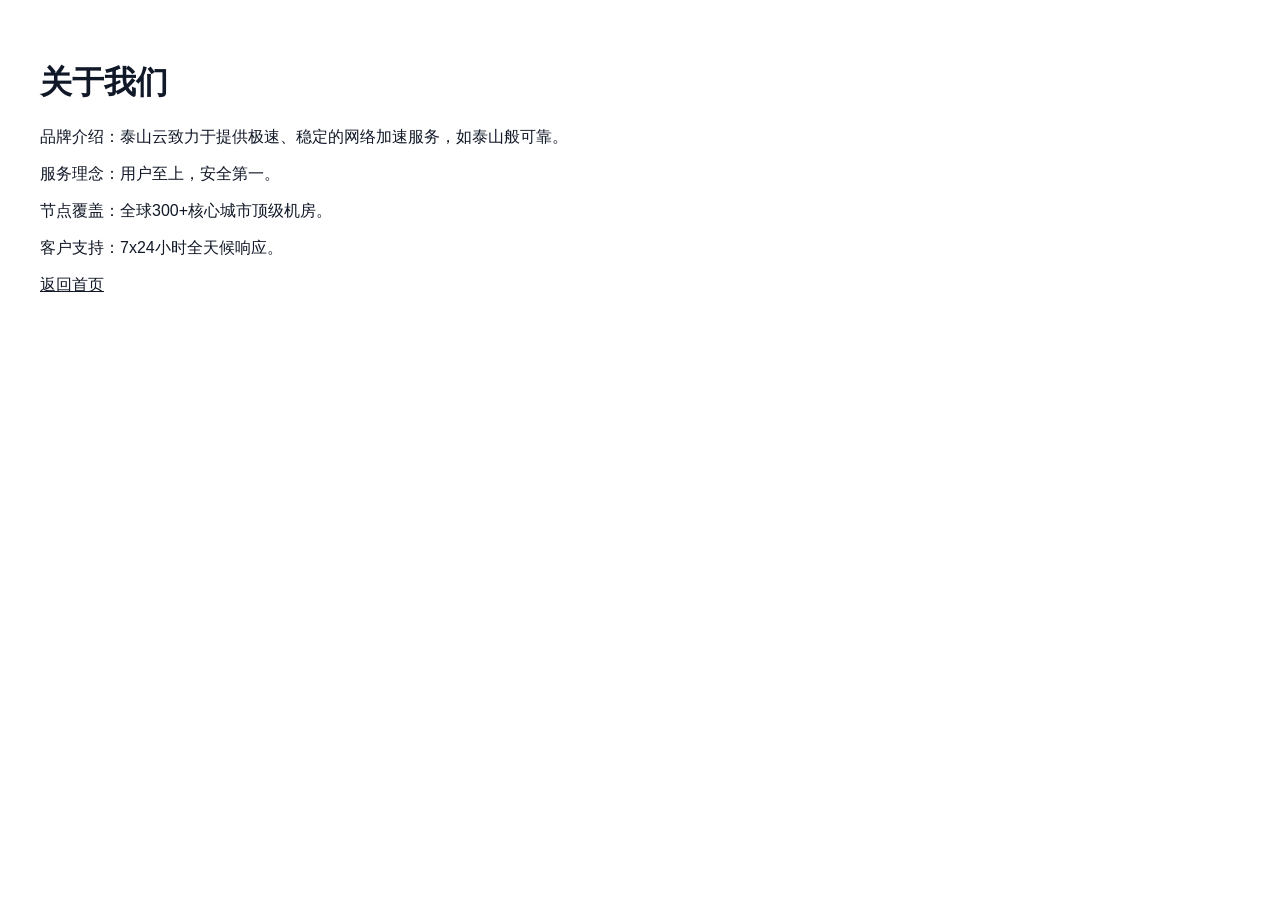
==== about.html @ 9de1eb34 "Initial commit: SEO optimized website" ====
<!DOCTYPE html><html lang="zh-CN"><head><meta charset="UTF-8"><meta name="viewport" content="width=device-width, initial-scale=1.0"><title>关于我们 - 泰山云</title><style>body{font-family:sans-serif;padding:2rem;color:#111827;background:#ffffff}</style></head><body><h1>关于我们</h1><p>品牌介绍：泰山云致力于提供极速、稳定的网络加速服务，如泰山般可靠。</p><p>服务理念：用户至上，安全第一。</p><p>节点覆盖：全球300+核心城市顶级机房。</p><p>客户支持：7x24小时全天候响应。</p><a href="index.html" style="color:#111827">返回首页</a></body></html>
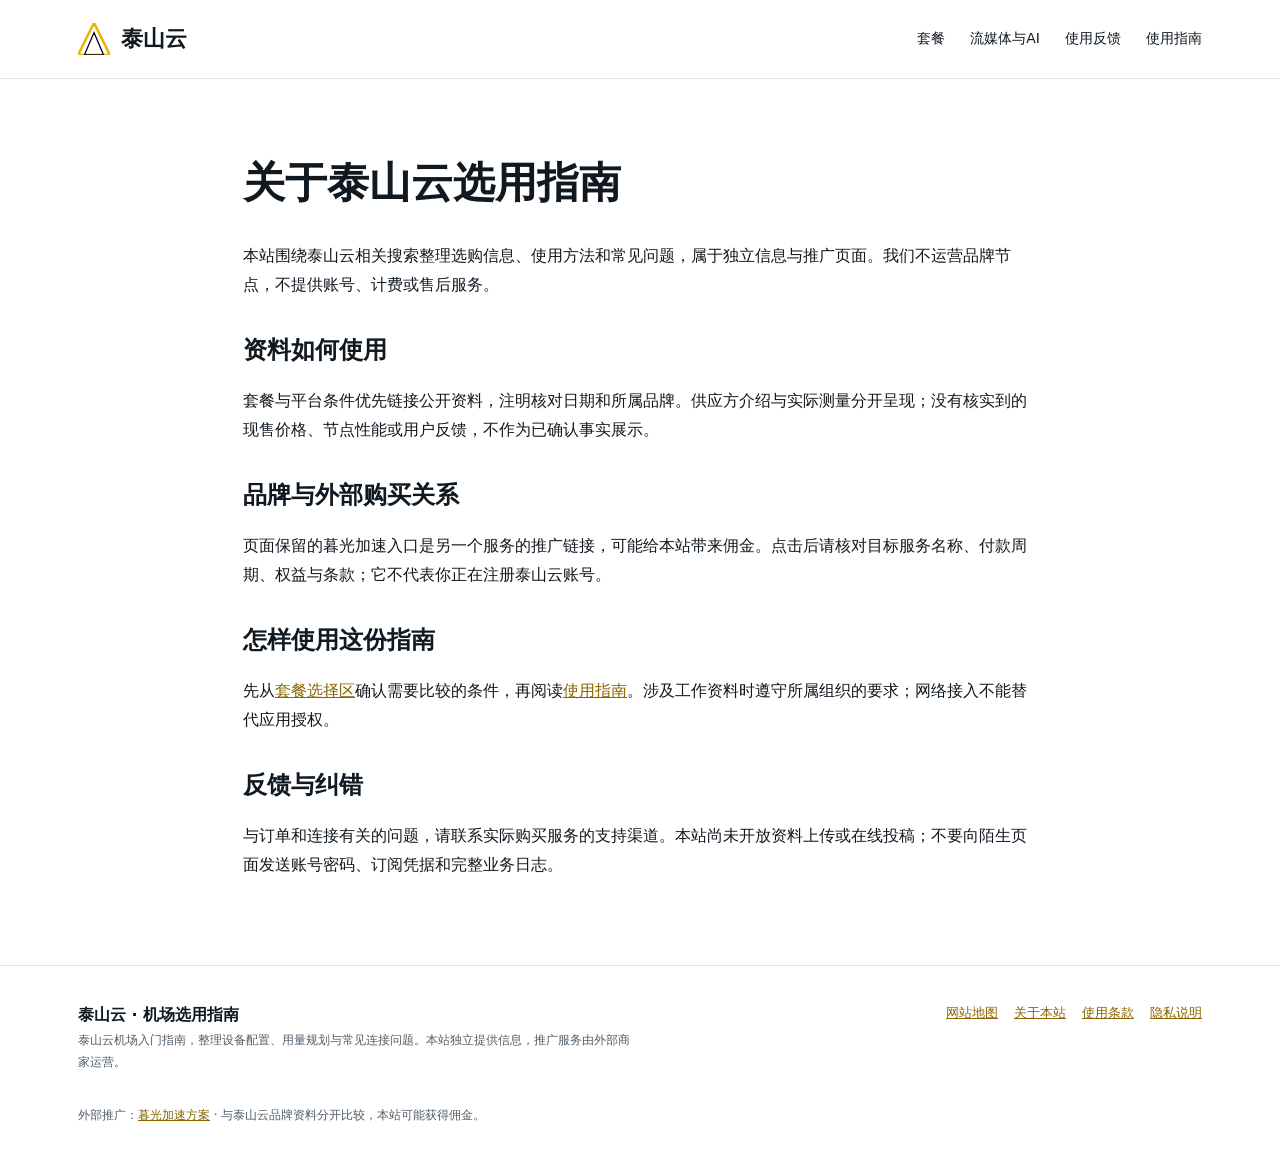
==== commit 6e065bd4: "Improve original brand guides, plan selection and crawl metadata" ====
--- a/about.html
+++ b/about.html
@@ -1 +1,3 @@
-<!DOCTYPE html><html lang="zh-CN"><head><meta charset="UTF-8"><meta name="viewport" content="width=device-width, initial-scale=1.0"><title>关于我们 - 泰山云</title><style>body{font-family:sans-serif;padding:2rem;color:#111827;background:#ffffff}</style></head><body><h1>关于我们</h1><p>品牌介绍：泰山云致力于提供极速、稳定的网络加速服务，如泰山般可靠。</p><p>服务理念：用户至上，安全第一。</p><p>节点覆盖：全球300+核心城市顶级机房。</p><p>客户支持：7x24小时全天候响应。</p><a href="index.html" style="color:#111827">返回首页</a></body></html>+<!DOCTYPE html>
+
+<html lang="zh-CN"><head><meta charset="utf-8"/><meta content="width=device-width,initial-scale=1" name="viewport"/><title>关于泰山云选用指南</title><link href="style.css" rel="stylesheet"/><meta content="了解本站资料来源、独立推广性质与外部购买关系。" name="description"/><link href="https://taishancloud.sbs/about.html" rel="canonical"/><meta content="关于泰山云选用指南" property="og:title"/><meta content="了解本站资料来源、独立推广性质与外部购买关系。" property="og:description"/><meta content="https://taishancloud.sbs/about.html" property="og:url"/><meta content="website" property="og:type"/><meta content="泰山云选用指南" property="og:site_name"/><meta content="summary" name="twitter:card"/><link href="editorial.css" rel="stylesheet"/><script type="application/ld+json">{"@context": "https://schema.org", "@type": "WebPage", "name": "关于泰山云选用指南", "url": "https://taishancloud.sbs/about.html", "inLanguage": "zh-CN", "description": "了解本站资料来源、独立推广性质与外部购买关系。"}</script></head><body class="mountain"><header class="site-nav"><div class="shell nav-inner"><a class="wordmark" href="index.html"><svg aria-hidden="true" height="32" role="img" viewbox="0 0 100 100" width="32"><path d="M50 0L100 100H0L50 0Z" fill="none" stroke="#eab308" stroke-width="8"></path><path d="M50 30L80 100H20L50 30Z" fill="none" stroke="#000" stroke-width="4"></path></svg><span>泰山云</span></a><nav aria-label="主导航" class="site-links"><a href="index.html#pricing">套餐</a><a href="index.html#streaming">流媒体与AI</a><a href="index.html#reviews">使用反馈</a><a href="tech-radar.html">使用指南</a></nav><details class="mobile-nav"><summary>导航</summary><nav aria-label="手机导航"><a href="index.html#pricing">套餐</a><a href="index.html#streaming">流媒体与AI</a><a href="index.html#reviews">使用反馈</a><a href="tech-radar.html">使用指南</a></nav></details></div></header><main class="content-page"><h1>关于泰山云选用指南</h1><p>本站围绕泰山云相关搜索整理选购信息、使用方法和常见问题，属于独立信息与推广页面。我们不运营品牌节点，不提供账号、计费或售后服务。</p><h2>资料如何使用</h2><p>套餐与平台条件优先链接公开资料，注明核对日期和所属品牌。供应方介绍与实际测量分开呈现；没有核实到的现售价格、节点性能或用户反馈，不作为已确认事实展示。</p><h2>品牌与外部购买关系</h2><p>页面保留的暮光加速入口是另一个服务的推广链接，可能给本站带来佣金。点击后请核对目标服务名称、付款周期、权益与条款；它不代表你正在注册泰山云账号。</p><h2>怎样使用这份指南</h2><p>先从<a href="index.html#pricing">套餐选择区</a>确认需要比较的条件，再阅读<a href="tech-radar.html">使用指南</a>。涉及工作资料时遵守所属组织的要求；网络接入不能替代应用授权。</p><h2>反馈与纠错</h2><p>与订单和连接有关的问题，请联系实际购买服务的支持渠道。本站尚未开放资料上传或在线投稿；不要向陌生页面发送账号密码、订阅凭据和完整业务日志。</p></main><footer class="site-footer"><div class="shell footer-inner"><div><strong>泰山云 · 机场选用指南</strong><p>泰山云机场入门指南，整理设备配置、用量规划与常见连接问题。本站独立提供信息，推广服务由外部商家运营。</p></div><nav aria-label="页脚" class="footer-links"><a href="sitemap.html">网站地图</a><a href="about.html">关于本站</a><a href="terms.html">使用条款</a><a href="privacy.html">隐私说明</a></nav></div><div class="shell"><p class="source-line">外部推广：<a href="https://ww012.twilightaff.com/#/?code=A56DH1Af" rel="noopener nofollow sponsored" target="_blank">暮光加速方案</a> · 与泰山云品牌资料分开比较，本站可能获得佣金。</p></div></footer><script defer="" src="guide.js"></script></body></html>
--- a/style.css
+++ b/style.css
@@ -0,0 +1,52 @@
+
+html { scroll-behavior: smooth; }
+* { box-sizing: border-box; }
+body { margin: 0; font-family: "Segoe UI", Roboto, Helvetica, Arial, sans-serif; background: #ffffff; color: #111827; padding-top: 70px; }
+.h-nav { position: fixed; top: 0; left: 0; width: 100%; height: 70px; display: flex; justify-content: space-between; align-items: center; padding: 0 5%; background: rgba(255,255,255,0.9); backdrop-filter: blur(10px); z-index: 1000; border-bottom: 1px solid #e5e7eb; }
+.logo { display: flex; align-items: center; gap: 10px; font-size: 1.5rem; letter-spacing: -1px; }
+.nav-links { display: flex; gap: 2rem; }
+.nav-links a { color: #4b5563; text-decoration: none; font-weight: bold; transition: color 0.2s; }
+.nav-links a:hover { color: #eab308; }
+#layout-root { max-width: 1400px; margin: 0 auto; overflow: hidden;}
+.split-hero { display: flex; align-items: center; min-height: calc(70vh - 70px); padding: 0 2rem; gap: 4rem; }
+.hero-text { flex: 1; z-index: 10;}
+.hero-text h1 { font-size: 4rem; line-height: 1.1; margin: 0 0 1.5rem 0; font-weight: 900;}
+.accent { color: #eab308; }
+.sub { font-size: 1.25rem; color: #4b5563; margin-bottom: 3rem; max-width: 500px; }
+.btn-box { display: flex; gap: 1rem; flex-wrap: wrap; }
+.btn { display: inline-block; padding: 1.2rem 2.5rem; font-weight: bold; text-decoration: none; font-size: 1.1rem; text-align: center;}
+.btn-sm { padding: 0.6rem 1.2rem; font-size: 0.9rem; }
+.btn-main { background: #111827; color: #fff; border: 2px solid #111827; }
+.btn-alt { background: transparent; color: #111827; border: 2px solid #eab308; }
+.hero-art { flex: 1; position: relative; height: 500px; }
+.ray { position: absolute; background: linear-gradient(90deg, transparent, rgba(234, 179, 8, 0.2), #eab308); height: 4px; width: 100%; transform: rotate(-45deg); top: 50%; right: -20%; }
+.ray2 { top: 30%; right: 10%; width: 60%; transform: rotate(-30deg); }
+.ray3 { top: 70%; right: 0%; width: 80%; transform: rotate(-60deg); background: linear-gradient(90deg, transparent, rgba(0,0,0,0.1), #111827); }
+.section-wrap { padding: 6rem 2rem; scroll-margin-top: 70px; }
+.bg-light { background: #f9fafb; }
+.sec-title { font-size: 2.5rem; font-weight: 800; margin-bottom: 4rem; position: relative; display: inline-block; }
+.sec-title::after { content: ""; position: absolute; bottom: -10px; left: 0; width: 50%; height: 4px; background: #eab308; }
+.feature-flex { display: flex; gap: 3rem; flex-wrap: wrap; }
+.f-item { flex: 1; min-width: 280px; }
+.f-item svg { width: 40px; height: 40px; stroke: #111827; stroke-width: 2; fill: none; margin-bottom: 1rem; }
+.f-item h4 { font-size: 1.5rem; margin-bottom: 1rem; }
+.f-item p { color: #4b5563; line-height: 1.6; }
+.grid-layout { display: grid; grid-template-columns: repeat(auto-fit, minmax(300px, 1fr)); gap: 2rem; }
+.media-box { padding: 2rem; border: 1px solid #e5e7eb; border-left: 4px solid #eab308; background: #fff; }
+.pricing-flex { display: flex; gap: 2rem; flex-wrap: wrap; }
+.tier { flex: 1; min-width: 280px; padding: 3rem 2rem; border: 1px solid #e5e7eb; display: flex; flex-direction: column; }
+.tier-name { font-size: 1.2rem; font-weight: bold; color: #4b5563; }
+.tier-price { font-size: 3rem; font-weight: 900; margin: 1rem 0; }
+.tier-desc { margin-bottom: 2rem; color: #4b5563; flex-grow: 1; }
+.tier.best { background: #111827; color: #fff; }
+.tier.best .tier-name, .tier.best .tier-desc { color: #d1d5db; }
+.q-box { margin-bottom: 2.5rem; }
+.f-nav { padding: 4rem 2rem; display: flex; justify-content: center; gap: 2rem; border-top: 1px solid #e5e7eb; flex-wrap: wrap; }
+.f-nav a { color: #111827; text-decoration: none; font-weight: bold; }
+@media (max-width: 900px) {
+    .nav-links { display: none; }
+    .split-hero { flex-direction: column; text-align: center; padding-top: 4rem; }
+    .hero-art { display: none; }
+    .btn-box { justify-content: center; }
+    .btn { width: 100%; text-align: center; }
+}
--- a/editorial.css
+++ b/editorial.css
@@ -0,0 +1,16 @@
+
+/* Original six-site editorial redesign, 2026-11-22. */
+:root{--paper:#faf7f2;--ink:#29221e;--muted:#6d625b;--accent:#ad3d19;--line:#ddd1c4;--card:#fffdf8;--soft:#efe7dc}
+*{box-sizing:border-box}html{scroll-behavior:smooth}body{margin:0;padding:0;font:16px/1.8 "Microsoft YaHei","PingFang SC",system-ui,sans-serif;color:var(--ink);background:var(--paper);overflow-x:visible}
+body.mountain{--paper:#fff;--ink:#101820;--muted:#515d68;--accent:#8b6500;--line:#dfe3e6;--card:#fff;--soft:#f3f5f6}
+body.racing{--paper:#15151c;--ink:#f8f5f2;--muted:#b9bbc7;--accent:#ffac76;--line:#42404d;--card:#20212b;--soft:#1b1a23}
+a,a:visited{color:var(--accent)}a:focus-visible,button:focus-visible,summary:focus-visible,input:focus-visible,textarea:focus-visible{outline:3px solid var(--accent);outline-offset:4px}
+p{margin:0 0 1em}h1,h2,h3{line-height:1.35}h2{font-size:clamp(27px,3vw,40px);margin:0 0 20px}h3{font-size:21px;margin:0 0 12px}
+.shell{max-width:1180px;margin:auto;padding-inline:28px}.site-nav{position:sticky;top:0;z-index:20;background:var(--paper);border-bottom:1px solid var(--line)}
+.nav-inner{display:flex;align-items:center;justify-content:space-between;gap:24px;min-height:78px}.wordmark{display:flex;align-items:center;gap:11px;text-decoration:none!important;color:var(--ink)!important;font-size:22px;font-weight:800;white-space:nowrap}.wordmark svg{width:32px;height:32px;flex:none}.site-links{display:flex;align-items:center;gap:25px}.site-links a{font-size:14px;color:var(--ink);text-decoration:none}.nav-plan{border:1px solid var(--line);padding:6px 15px;border-radius:6px}.mobile-nav{display:none}
+.hero-new{padding:64px 0 52px}.hero-layout{display:grid;grid-template-columns:1.1fr .9fr;gap:54px;align-items:center}.eyebrow{font-size:12px;letter-spacing:.13em;font-weight:700;color:var(--accent);margin-bottom:19px}.hero-new h1{font-size:clamp(36px,4.2vw,60px);letter-spacing:-.045em;margin:0 0 24px;line-height:1.22}.hero-new h1 em{font-style:normal;color:var(--accent)}.hero-intro{font-size:17px;max-width:590px;color:var(--muted)}.actions{display:flex;gap:14px;flex-wrap:wrap;margin-top:25px}.button,.button:visited{display:inline-flex;align-items:center;justify-content:center;padding:13px 23px;border:1px solid var(--accent);background:var(--accent);color:var(--paper);text-decoration:none;font-weight:700;min-height:48px;border-radius:5px}.button.secondary{background:transparent;color:var(--accent)}.disclosure{font-size:12px;color:var(--muted);margin-top:22px;max-width:600px}.hero-visual{margin:0;text-align:center;min-width:0}.hero-visual svg{max-height:370px;width:100%;height:auto}.hero-visual figcaption{font-size:11px;letter-spacing:.1em;color:var(--muted)}.hero-tags{display:flex;flex-wrap:wrap;gap:9px;margin-top:25px}.hero-tags span{font-size:12px;border:1px solid var(--line);padding:4px 12px;border-radius:24px}.editor-section{padding:68px 0;border-top:1px solid var(--line);scroll-margin-top:94px}.editor-section.alt{background:var(--soft)}.section-intro{max-width:780px;color:var(--muted);margin-bottom:30px}.cards{display:grid;grid-template-columns:repeat(3,minmax(0,1fr));gap:20px}.card{background:var(--card);border:1px solid var(--line);padding:28px;min-width:0;border-radius:12px}.card p,.card li{color:var(--muted);font-size:15px}.card ul{padding-left:19px;margin:15px 0}.card .price{font-size:42px;font-weight:800;color:var(--ink);line-height:1.25;margin:20px 0 8px}.price small{font-size:14px;font-weight:400}.card .eyebrow{margin-bottom:8px}.card.highlight{border:2px solid var(--accent)}.card .bottom-link{display:inline-block;margin-top:15px}.note{padding:18px 22px;border-left:3px solid var(--accent);background:var(--soft);font-size:14px;margin:25px 0}.source-line{font-size:12px;color:var(--muted);margin-top:20px}.partner{margin-top:30px;display:flex;justify-content:space-between;gap:25px;align-items:center;padding:25px;border:1px solid var(--line);border-radius:10px}.partner p{margin:0;color:var(--muted);font-size:14px;max-width:650px}.partner .button{flex:none}.two-col{display:grid;grid-template-columns:1fr 1fr;gap:26px}.number{font-size:40px;color:var(--accent);font-weight:800}.steps{display:grid;grid-template-columns:repeat(3,minmax(0,1fr));gap:30px}.steps article{border-top:2px solid var(--accent);padding-top:20px}.steps p{font-size:15px;color:var(--muted)}.matrix{width:100%;border-collapse:collapse;font-size:14px}.matrix th,.matrix td{text-align:left;vertical-align:top;border-bottom:1px solid var(--line);padding:16px 12px}.matrix th{color:var(--ink)}.table-wrap{overflow-x:auto}.checklist{padding-left:22px}.checklist li{margin:12px 0}.faq-grid{display:grid;grid-template-columns:1fr 1fr;gap:16px}.faq-grid details{border:1px solid var(--line);padding:20px;border-radius:8px;min-width:0}.faq-grid summary{cursor:pointer;font-weight:700}.faq-grid p{color:var(--muted);font-size:15px;margin:16px 0 0}.feedback-note{border:1px dashed var(--line);padding:22px;margin-top:24px;font-size:14px}.site-footer{border-top:1px solid var(--line);padding:35px 0}.footer-inner{display:flex;justify-content:space-between;gap:30px;align-items:flex-start}.footer-inner p{font-size:12px;color:var(--muted);max-width:560px}.footer-links{display:flex;flex-wrap:wrap;gap:16px;font-size:13px}.content-page{max-width:850px;margin:auto;padding:48px 28px 70px;min-height:65vh}.content-page h1{font-size:clamp(28px,4vw,42px);margin-bottom:30px}.content-page h2{font-size:24px;margin-top:35px}.content-page p,.content-page li{overflow-wrap:anywhere}.guide-card{padding:27px 0;border-top:1px solid var(--line)}.guide-card h2{font-size:23px}.guide-card p{color:var(--muted)}.article-sources{font-size:13px;padding:22px 0;border-top:1px solid var(--line);color:var(--muted)}.article-sources ul{padding-left:20px}
+.mountain .hero-layout{grid-template-columns:1fr 1fr}.mountain .hero-new{background:linear-gradient(100deg,#fff 55%,#faf6e6 55%)}.mountain .card{border-radius:0}.mountain .hero-new h1{font-size:clamp(36px,4.5vw,66px)}.mountain .button{background:#111827;border-color:#111827;color:white;border-radius:0}.mountain .button.secondary{background:transparent;color:#111827}.mountain .steps article{border-color:#d8a600}.racing .hero-new{background:radial-gradient(ellipse at 80% 30%,#502332 0%,transparent 58%)}.racing .hero-layout{grid-template-columns:1.15fr .85fr}.racing .button{background:#b93235;border-color:#ff8665;color:white;border-radius:2px}.racing .button.secondary{background:transparent;color:#ffac76}.racing .card{border-radius:3px;border-top:3px solid #e95853}.racing .hero-tags span{border-radius:2px}.racing .partner{border-radius:3px}.racing .number{font-style:italic}
+.path-draw{stroke-dasharray:600;stroke-dashoffset:600;animation:routeFlow 7s linear infinite}.cola .hero-visual svg{animation:gentleFloat 6s ease-in-out infinite}.racing .hero-visual svg{animation:gentleFloat 8s ease-in-out infinite}@keyframes routeFlow{to{stroke-dashoffset:0}}@keyframes gentleFloat{50%{transform:translateY(-10px)}}
+@media(max-width:900px){.site-links{gap:12px}.site-links a{font-size:13px}.hero-layout,.mountain .hero-layout,.racing .hero-layout{gap:25px}.cards{gap:12px}.card{padding:20px}.partner{align-items:flex-start;flex-direction:column}}
+@media(max-width:700px){.shell{padding-inline:20px}.nav-inner{min-height:64px;gap:12px}.wordmark{font-size:19px}.site-links{display:none}.mobile-nav{display:block;position:relative}.mobile-nav summary{cursor:pointer;font-size:14px;border:1px solid var(--line);padding:5px 12px;border-radius:4px}.mobile-nav[open] nav{position:absolute;right:0;top:44px;min-width:190px;display:grid;background:var(--paper);border:1px solid var(--line);padding:15px;box-shadow:0 10px 25px #0002}.mobile-nav a{padding:9px;color:var(--ink)}.hero-new{padding:34px 0 34px}.hero-layout,.mountain .hero-layout,.racing .hero-layout{display:flex;flex-direction:column;align-items:stretch;gap:25px}.hero-new h1,.mountain .hero-new h1{font-size:36px;letter-spacing:-.04em;line-height:1.24}.hero-intro{font-size:15px}.hero-visual{display:none}.eyebrow{font-size:11px;margin-bottom:15px}.actions{margin-top:20px;gap:10px}.button{padding:11px 17px;font-size:14px}.disclosure{font-size:11px;margin-top:17px}.hero-tags{margin-top:18px;gap:5px}.hero-tags span{padding:3px 8px;font-size:11px}.cards,.two-col,.steps,.faq-grid{grid-template-columns:1fr}.editor-section{padding:42px 0;scroll-margin-top:78px}.section-intro{font-size:15px}.card{padding:23px}.steps{gap:24px}.mountain .hero-new{background:#fff}.partner{padding:20px;gap:20px}.footer-inner{flex-direction:column;gap:14px}.content-page{padding:32px 20px 55px}.matrix th,.matrix td{padding:12px 8px;font-size:13px}.article-body,.chisel-reader-box,.subpage-wrap{padding-top:35px!important}.article-body h1{font-size:30px!important}.article-shell{padding:24px 18px!important}.chisel-post-title{font-size:30px!important}.chisel-post-content,.article-content{overflow-wrap:anywhere}.content-page h1{font-size:30px}}
+@media(prefers-reduced-motion:reduce){html{scroll-behavior:auto}*,*:before,*:after{animation:none!important;transition:none!important}}
